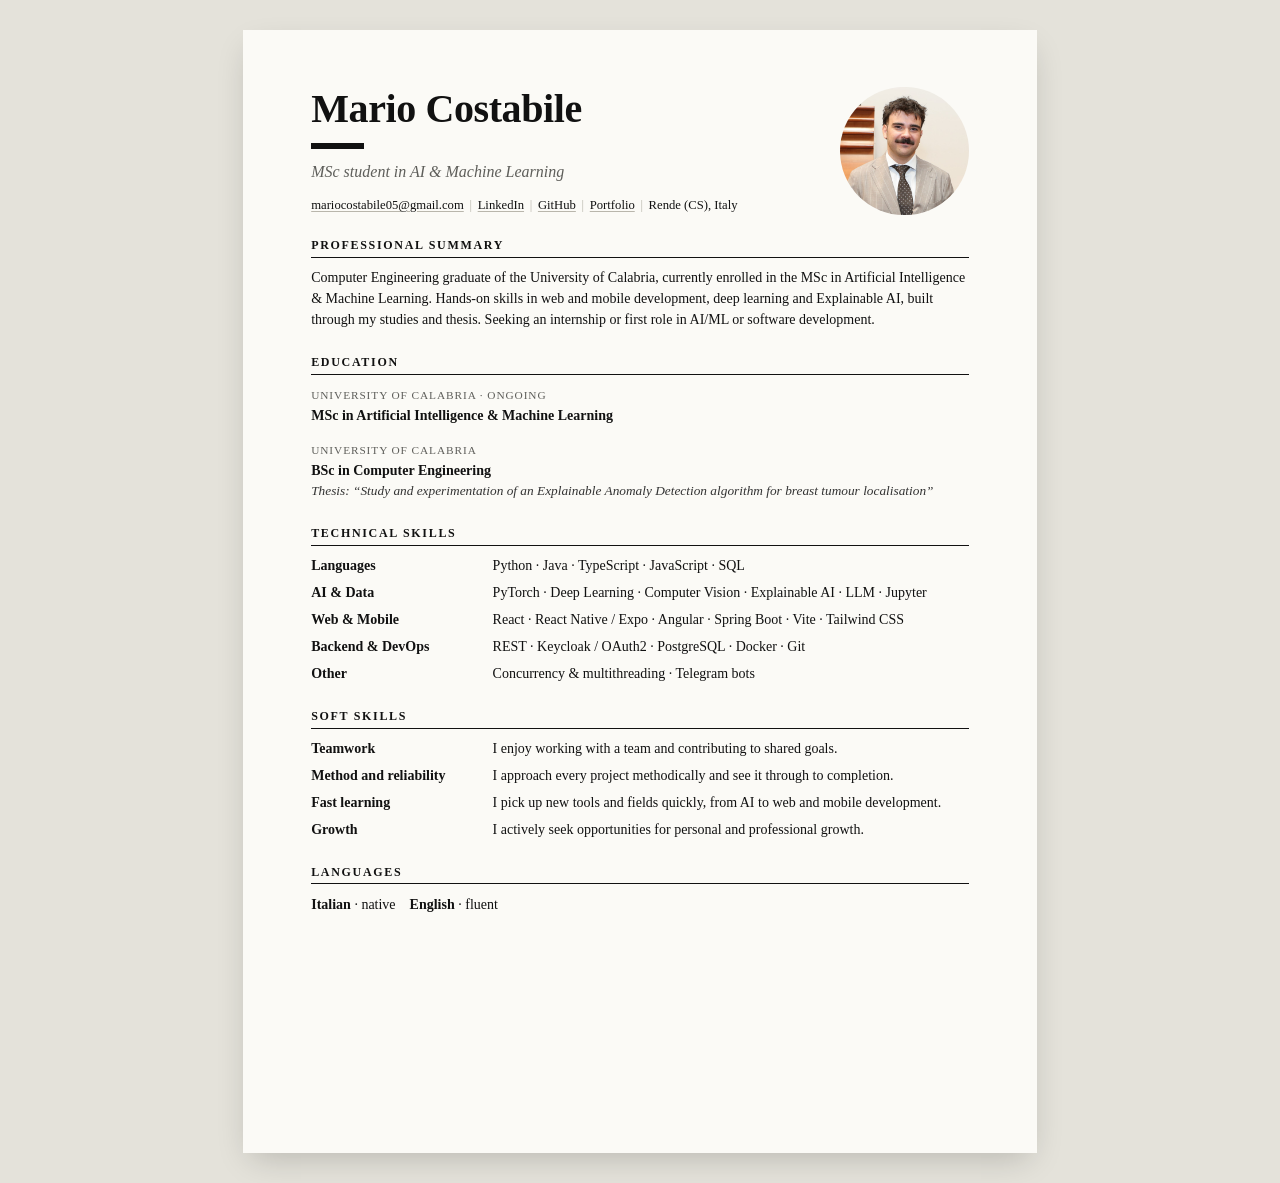
==== cv/cv-en.html @ 3471e581 "feat: bilingual one-page CV (IT/EN) wired to the download button Add the CV sources (cv/cv-it.html, " ====
<!doctype html>
<html lang="en"><head><meta charset="utf-8"><meta name="viewport" content="width=device-width, initial-scale=1">
<title>Mario Costabile — CV</title>
<style>
@page{size:A4;margin:0}
*{box-sizing:border-box}
html,body{margin:0;background:#E4E2DA}
body{font-family:Georgia,"Times New Roman",serif;color:#111;font-size:10.5pt;line-height:1.5;-webkit-print-color-adjust:exact;print-color-adjust:exact}
a{color:inherit;text-decoration:underline;text-decoration-color:#B9B6AC;text-underline-offset:2px}
.page{width:210mm;height:297mm;margin:8mm auto;background:#FBFAF6;padding:15mm 18mm;overflow:hidden;box-shadow:0 12px 32px -8px #0003}
header{display:grid;grid-template-columns:1fr 34mm;gap:8mm;align-items:center;margin-bottom:6mm}
h1{font:700 30pt/1.05 Georgia,serif;margin:0;letter-spacing:-.01em}
h1::after{content:"";display:block;width:14mm;height:1.6mm;background:#111;margin:3.5mm 0 3mm}
.role{font-size:12pt;font-style:italic;color:#5E5E5A;margin:0 0 3mm}
.ct{font-size:9.5pt;margin:0}.ct span{color:#B9B6AC;margin:0 1.5mm}
.ph{width:34mm;height:34mm;border-radius:50%;object-fit:cover;display:block}
h2{font:700 9pt Georgia,serif;letter-spacing:.14em;text-transform:uppercase;margin:0 0 2.5mm;padding-bottom:1mm;border-bottom:1px solid #111}
section{margin-bottom:6.5mm}
p{margin:0}
dl{margin:0;display:grid;grid-template-columns:44mm 1fr;row-gap:1.6mm;column-gap:4mm}
dt{font-weight:700}dd{margin:0}
.e{margin:0 0 3.5mm}.e:last-child{margin:0}
.u{font-size:8.5pt;letter-spacing:.08em;text-transform:uppercase;color:#5E5E5A}
.e b{display:block}.e i{display:block;font-size:10pt;color:#333}
@media print{html,body{background:none}.page{margin:0;box-shadow:none}}
</style></head><body>
<div class="page">
<header><div>
<h1>Mario Costabile</h1>
<p class="role">MSc student in AI & Machine Learning</p>
<p class="ct"><a href="mailto:mariocostabile05@gmail.com">mariocostabile05@gmail.com</a><span>|</span><a href="https://www.linkedin.com/in/mario-costabile-700b0826a/">LinkedIn</a><span>|</span><a href="https://github.com/mariocostabile">GitHub</a><span>|</span><a href="https://mariocostabile.github.io">Portfolio</a><span>|</span>Rende (CS), Italy</p>
</div><img class="ph" src="foto/mario.jpg" alt="Photo of Mario Costabile"></header>
<section><h2>Professional summary</h2><p>Computer Engineering graduate of the University of Calabria, currently enrolled in the MSc in Artificial Intelligence & Machine Learning. Hands-on skills in web and mobile development, deep learning and Explainable AI, built through my studies and thesis. Seeking an internship or first role in AI/ML or software development.</p></section>
<section><h2>Education</h2>
<div class="e"><span class="u">University of Calabria · ongoing</span><b>MSc in Artificial Intelligence & Machine Learning</b></div>
<div class="e"><span class="u">University of Calabria</span><b>BSc in Computer Engineering</b><i>Thesis: “Study and experimentation of an Explainable Anomaly Detection algorithm for breast tumour localisation”</i></div></section>
<section><h2>Technical skills</h2><dl><dt>Languages</dt><dd>Python · Java · TypeScript · JavaScript · SQL</dd><dt>AI & Data</dt><dd>PyTorch · Deep Learning · Computer Vision · Explainable AI · LLM · Jupyter</dd><dt>Web & Mobile</dt><dd>React · React Native / Expo · Angular · Spring Boot · Vite · Tailwind CSS</dd><dt>Backend & DevOps</dt><dd>REST · Keycloak / OAuth2 · PostgreSQL · Docker · Git</dd><dt>Other</dt><dd>Concurrency & multithreading · Telegram bots</dd></dl></section>
<section><h2>Soft skills</h2><dl><dt>Teamwork</dt><dd>I enjoy working with a team and contributing to shared goals.</dd><dt>Method and reliability</dt><dd>I approach every project methodically and see it through to completion.</dd><dt>Fast learning</dt><dd>I pick up new tools and fields quickly, from AI to web and mobile development.</dd><dt>Growth</dt><dd>I actively seek opportunities for personal and professional growth.</dd></dl></section>
<section><h2>Languages</h2><p><b>Italian</b> · native&nbsp;&nbsp;&nbsp;&nbsp;<b>English</b> · fluent</p></section>
</div></body></html>
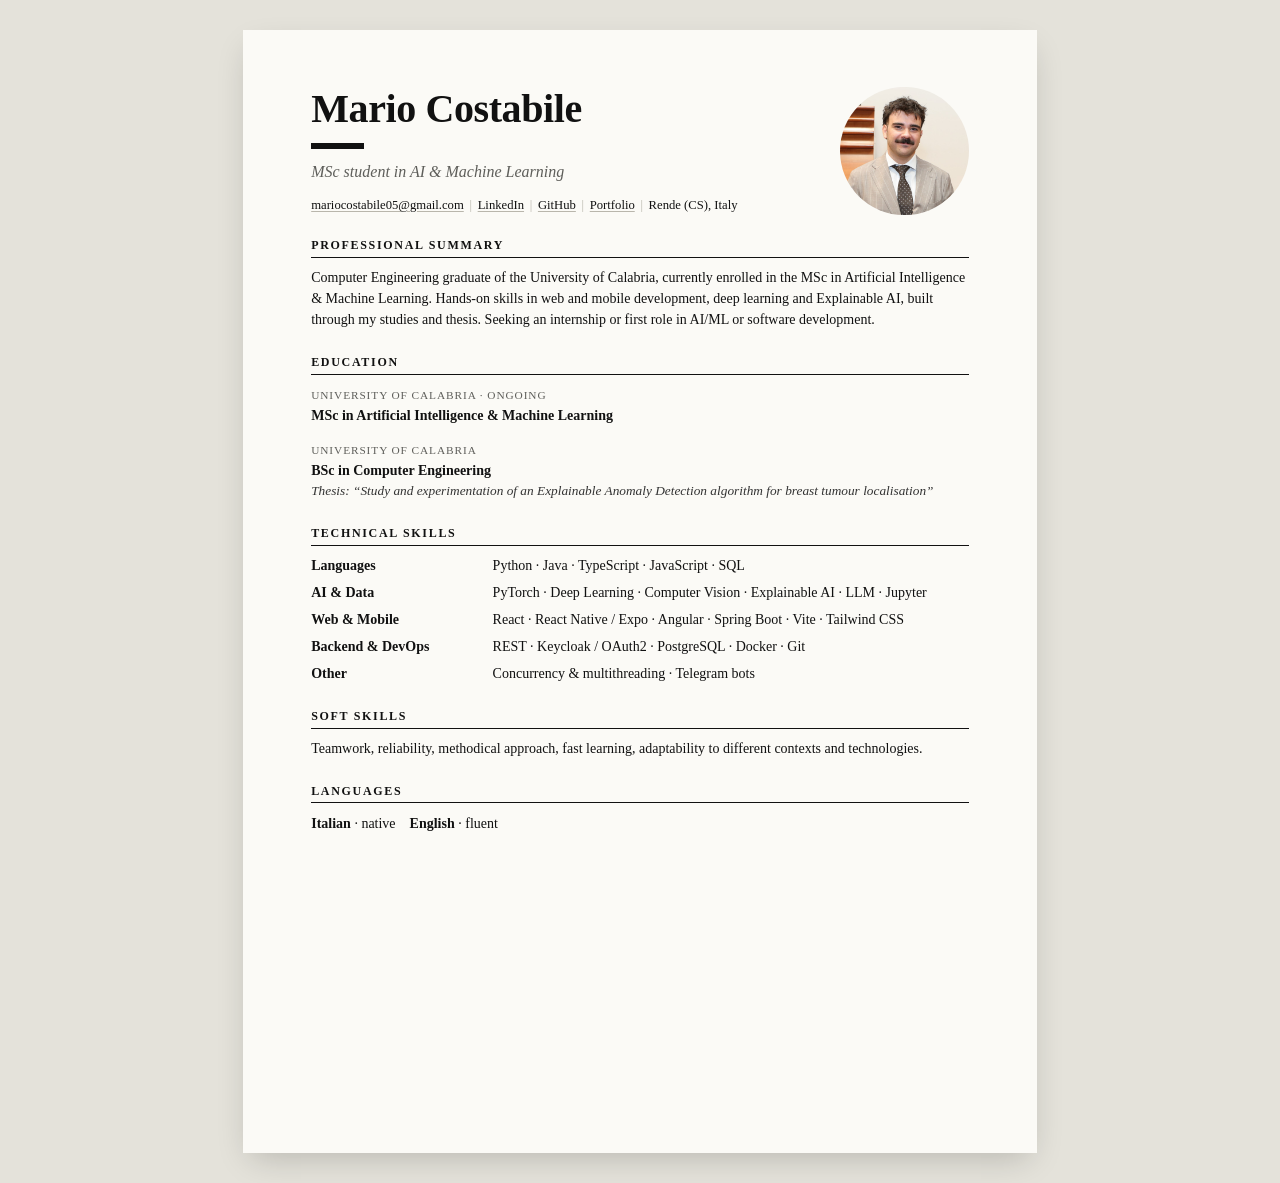
==== commit 0771df87: "fix: CV soft skills as a single block, distinct from the site copy Replace the four labelled sentenc" ====
--- a/cv/cv-en.html
+++ b/cv/cv-en.html
@@ -35,6 +35,6 @@
 <div class="e"><span class="u">University of Calabria · ongoing</span><b>MSc in Artificial Intelligence & Machine Learning</b></div>
 <div class="e"><span class="u">University of Calabria</span><b>BSc in Computer Engineering</b><i>Thesis: “Study and experimentation of an Explainable Anomaly Detection algorithm for breast tumour localisation”</i></div></section>
 <section><h2>Technical skills</h2><dl><dt>Languages</dt><dd>Python · Java · TypeScript · JavaScript · SQL</dd><dt>AI & Data</dt><dd>PyTorch · Deep Learning · Computer Vision · Explainable AI · LLM · Jupyter</dd><dt>Web & Mobile</dt><dd>React · React Native / Expo · Angular · Spring Boot · Vite · Tailwind CSS</dd><dt>Backend & DevOps</dt><dd>REST · Keycloak / OAuth2 · PostgreSQL · Docker · Git</dd><dt>Other</dt><dd>Concurrency & multithreading · Telegram bots</dd></dl></section>
-<section><h2>Soft skills</h2><dl><dt>Teamwork</dt><dd>I enjoy working with a team and contributing to shared goals.</dd><dt>Method and reliability</dt><dd>I approach every project methodically and see it through to completion.</dd><dt>Fast learning</dt><dd>I pick up new tools and fields quickly, from AI to web and mobile development.</dd><dt>Growth</dt><dd>I actively seek opportunities for personal and professional growth.</dd></dl></section>
+<section><h2>Soft skills</h2><p>Teamwork, reliability, methodical approach, fast learning, adaptability to different contexts and technologies.</p></section>
 <section><h2>Languages</h2><p><b>Italian</b> · native&nbsp;&nbsp;&nbsp;&nbsp;<b>English</b> · fluent</p></section>
 </div></body></html>
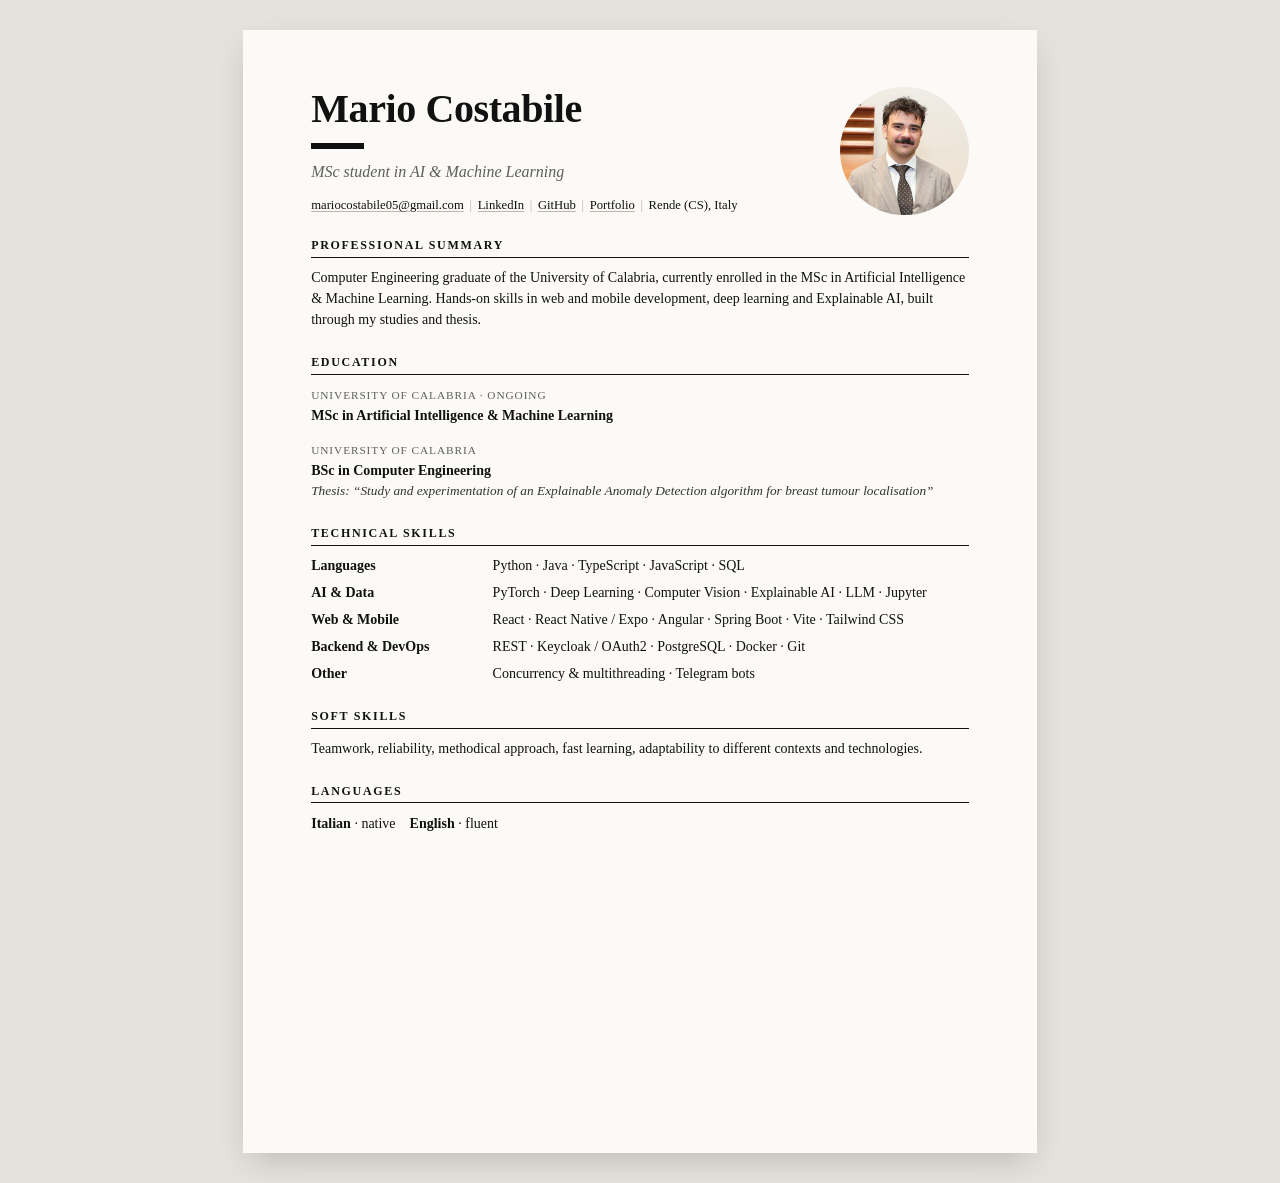
==== commit e48762eb: "fix: drop the job-seeking sentence from the CV profile Co-Authored-By: Claude Sonnet 5.5 <noreply@an" ====
--- a/cv/cv-en.html
+++ b/cv/cv-en.html
@@ -30,7 +30,7 @@
 <p class="role">MSc student in AI & Machine Learning</p>
 <p class="ct"><a href="mailto:mariocostabile05@gmail.com">mariocostabile05@gmail.com</a><span>|</span><a href="https://www.linkedin.com/in/mario-costabile-700b0826a/">LinkedIn</a><span>|</span><a href="https://github.com/mariocostabile">GitHub</a><span>|</span><a href="https://mariocostabile.github.io">Portfolio</a><span>|</span>Rende (CS), Italy</p>
 </div><img class="ph" src="foto/mario.jpg" alt="Photo of Mario Costabile"></header>
-<section><h2>Professional summary</h2><p>Computer Engineering graduate of the University of Calabria, currently enrolled in the MSc in Artificial Intelligence & Machine Learning. Hands-on skills in web and mobile development, deep learning and Explainable AI, built through my studies and thesis. Seeking an internship or first role in AI/ML or software development.</p></section>
+<section><h2>Professional summary</h2><p>Computer Engineering graduate of the University of Calabria, currently enrolled in the MSc in Artificial Intelligence & Machine Learning. Hands-on skills in web and mobile development, deep learning and Explainable AI, built through my studies and thesis.</p></section>
 <section><h2>Education</h2>
 <div class="e"><span class="u">University of Calabria · ongoing</span><b>MSc in Artificial Intelligence & Machine Learning</b></div>
 <div class="e"><span class="u">University of Calabria</span><b>BSc in Computer Engineering</b><i>Thesis: “Study and experimentation of an Explainable Anomaly Detection algorithm for breast tumour localisation”</i></div></section>
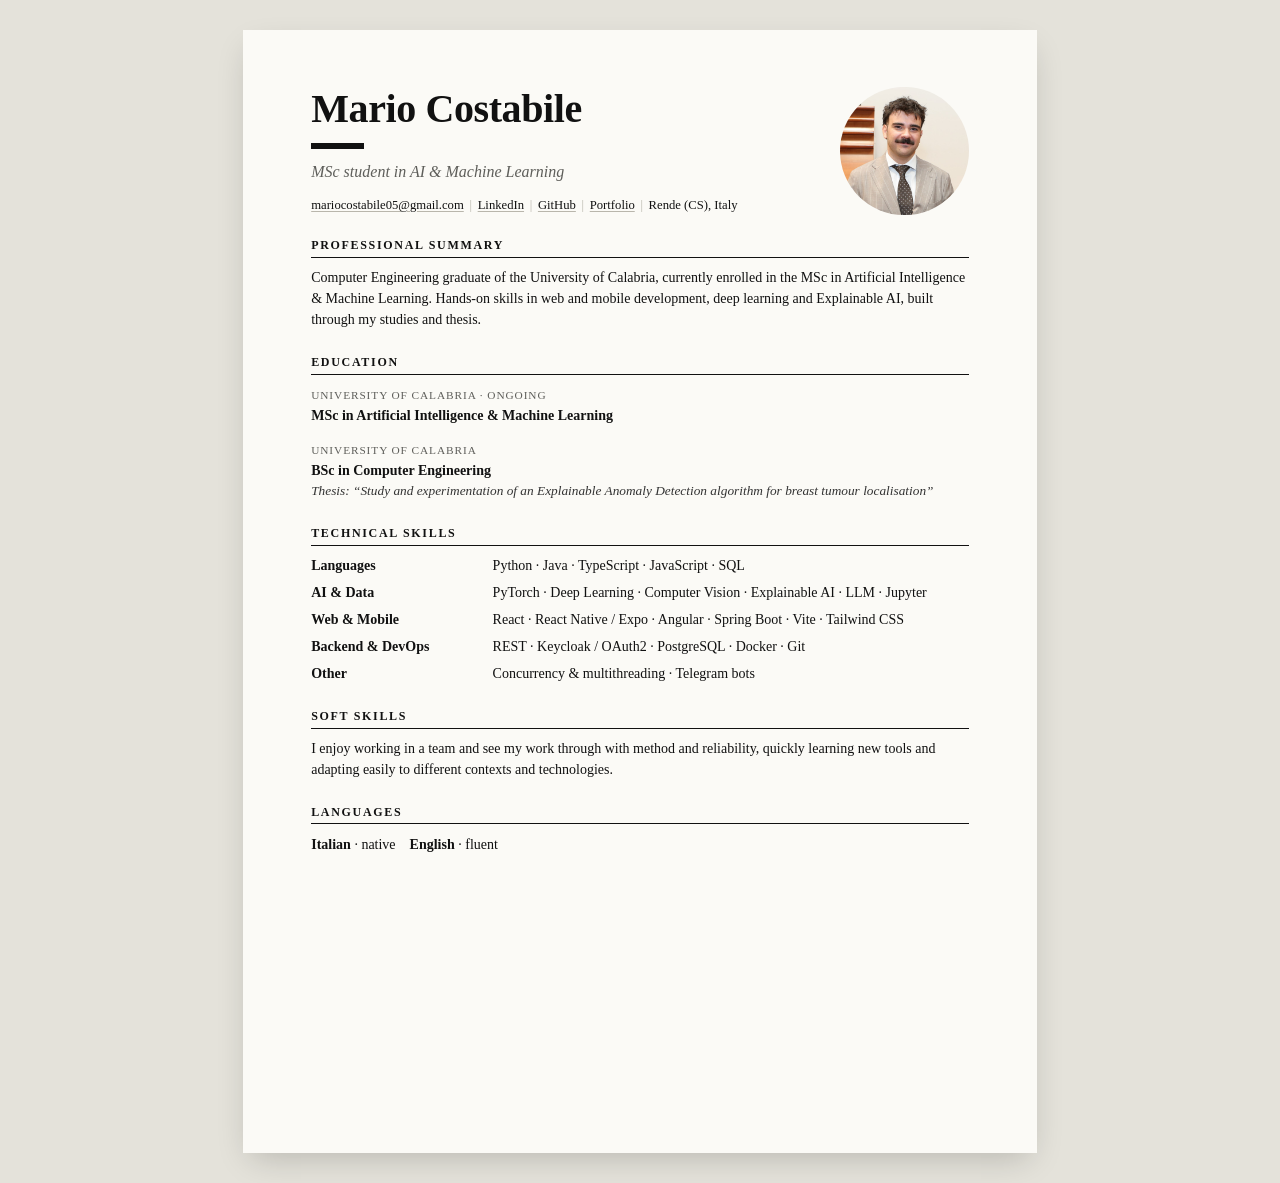
==== commit 5d85f655: "fix: CV soft skills as flowing prose instead of a trait list Co-Authored-By: Claude Sonnet 5.5 <nore" ====
--- a/cv/cv-en.html
+++ b/cv/cv-en.html
@@ -35,6 +35,6 @@
 <div class="e"><span class="u">University of Calabria · ongoing</span><b>MSc in Artificial Intelligence & Machine Learning</b></div>
 <div class="e"><span class="u">University of Calabria</span><b>BSc in Computer Engineering</b><i>Thesis: “Study and experimentation of an Explainable Anomaly Detection algorithm for breast tumour localisation”</i></div></section>
 <section><h2>Technical skills</h2><dl><dt>Languages</dt><dd>Python · Java · TypeScript · JavaScript · SQL</dd><dt>AI & Data</dt><dd>PyTorch · Deep Learning · Computer Vision · Explainable AI · LLM · Jupyter</dd><dt>Web & Mobile</dt><dd>React · React Native / Expo · Angular · Spring Boot · Vite · Tailwind CSS</dd><dt>Backend & DevOps</dt><dd>REST · Keycloak / OAuth2 · PostgreSQL · Docker · Git</dd><dt>Other</dt><dd>Concurrency & multithreading · Telegram bots</dd></dl></section>
-<section><h2>Soft skills</h2><p>Teamwork, reliability, methodical approach, fast learning, adaptability to different contexts and technologies.</p></section>
+<section><h2>Soft skills</h2><p>I enjoy working in a team and see my work through with method and reliability, quickly learning new tools and adapting easily to different contexts and technologies.</p></section>
 <section><h2>Languages</h2><p><b>Italian</b> · native&nbsp;&nbsp;&nbsp;&nbsp;<b>English</b> · fluent</p></section>
 </div></body></html>
